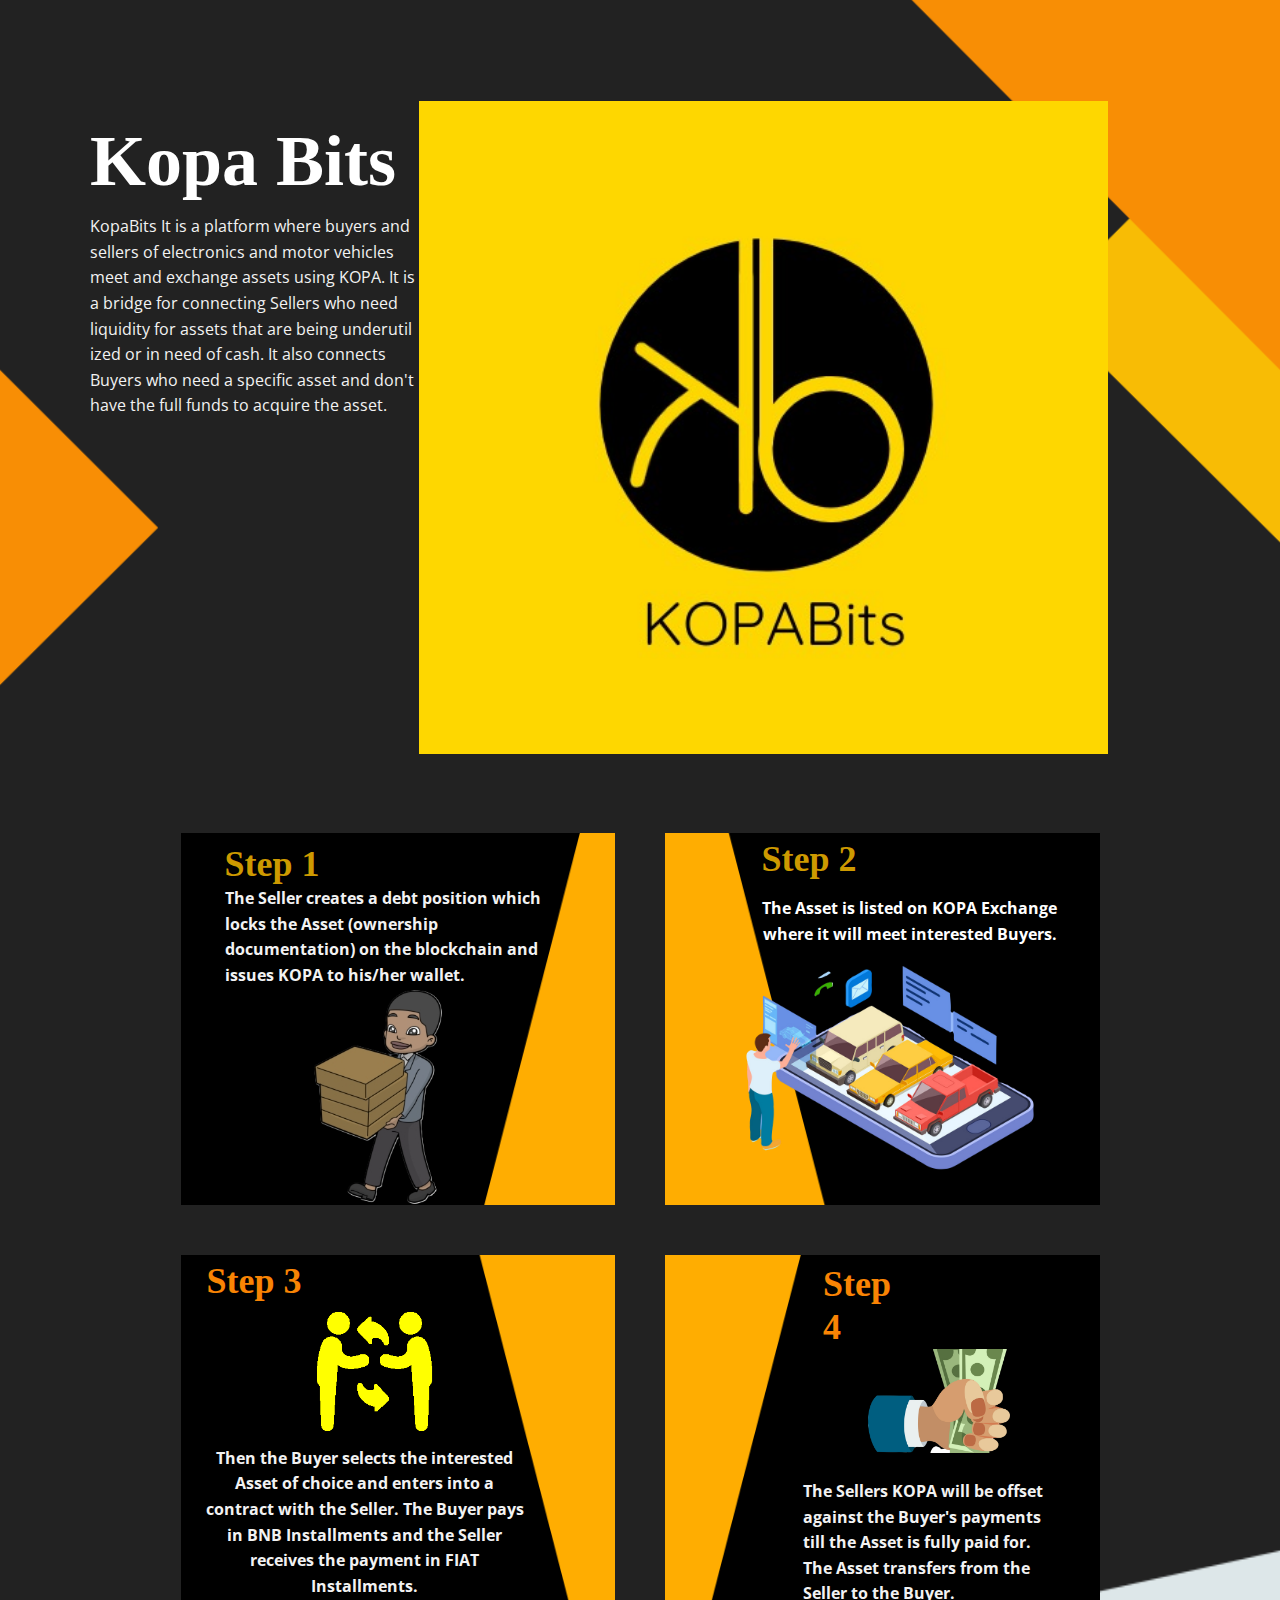
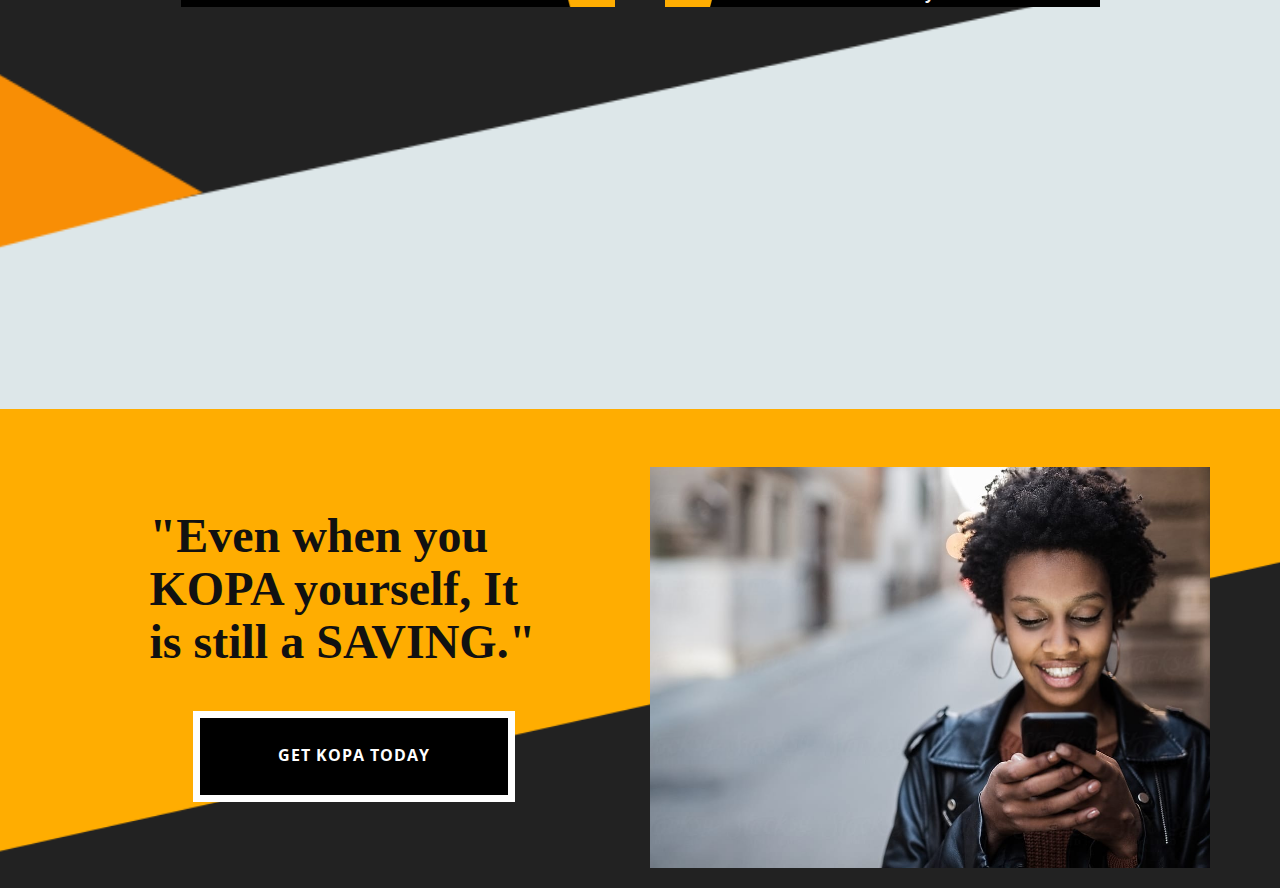
==== Index.html @ c736eb0e "Add files via upload" ====
<!DOCTYPE html>
<html style="font-size: 16px;">
  <head>
    <meta name="viewport" content="width=device-width, initial-scale=1.0">
    <meta charset="utf-8">
    <meta name="keywords" content="Boost Your Power Now, Explore The Newest Products, The latest in fitness technology, Our fitness instructors are here to support, Time your work out perfectly, Sign up here for all the latest news and offers from&nbsp; Sport">
    <meta name="description" content="">
    <meta name="page_type" content="np-template-header-footer-from-plugin">
    <title>Page 1</title>
    <link rel="stylesheet" href="nicepage.css" media="screen">
<link rel="stylesheet" href="Page-1.css" media="screen">
    <script class="u-script" type="text/javascript" src="jquery.js" defer=""></script>
    <script class="u-script" type="text/javascript" src="nicepage.js" defer=""></script>
    <meta name="generator" content="Nicepage 3.18.2, nicepage.com">
    <link id="u-theme-google-font" rel="stylesheet" href="https://fonts.googleapis.com/css?family=Roboto:100,100i,300,300i,400,400i,500,500i,700,700i,900,900i|Open+Sans:300,300i,400,400i,600,600i,700,700i,800,800i">
    
    
    
    
    <script type="application/ld+json">{
		"@context": "http://schema.org",
		"@type": "Organization",
		"name": ""
}</script>
    <meta name="theme-color" content="#d0af87">
    <meta property="og:title" content="Page 1">
    <meta property="og:type" content="website">
  </head>
  <body class="u-body"> 
    <section class="u-clearfix u-image u-section-1" id="sec-2e1b">
      <div class="u-clearfix u-sheet u-sheet-1">
        <img src="images/WhatsAppImage2021-06-16at20.54.58.jpeg" alt="" class="u-image u-image-default u-image-1" data-image-width="500" data-image-height="500">
        <div class="u-container-style u-expanded-width-xs u-group u-group-1">
          <div class="u-container-layout u-valign-middle-sm u-container-layout-1">
            <h1 class="u-custom-font u-text u-text-white u-title u-text-1">Kopa Bits</h1>
            <p class="u-text u-text-grey-5 u-text-2">KopaBits It is a platform where buyers and sellers of electronics and motor vehicles meet and exchange assets using KOPA. It is a bridge for connecting Sellers who need liquidity for assets that are being underutil<span style="font-weight: 700;">
                <span style="font-weight: 400;">
                  <span style="font-weight: 700;">
                    <span style="font-weight: 400;"></span>
                  </span>
                </span>
              </span>ized or in need of cash. It also connects Buyers who need a ​specific asset and don't have&nbsp;​the full funds to acquire the asset​.
            </p>
          </div>
        </div>
      </div>
    </section>
    <section class="u-clearfix u-image u-section-2" id="sec-08e6">
      <div class="u-clearfix u-sheet u-sheet-1">
        <div class="u-clearfix u-expanded-width-lg u-expanded-width-md u-expanded-width-sm u-expanded-width-xs u-gutter-50 u-layout-wrap u-layout-wrap-1">
          <div class="u-layout">
            <div class="u-layout-col">
              <div class="u-size-30">
                <div class="u-layout-row">
                  <div class="u-container-style u-image u-layout-cell u-left-cell u-size-30 u-image-1">
                    <div class="u-container-layout">
                      <h3 class="u-custom-font u-text u-text-custom-color-2 u-text-1">Step 1</h3>
                      <p class="u-align-center-xs u-text u-text-grey-5 u-text-2">The Seller creates a debt position
 which locks the Asset (ownership
documentation) on the blockchain
and issues KOPA to his/her wallet.</p>
                      <img class="u-image u-image-default u-preserve-proportions u-image-2" src="images/package_adobespark.png" alt="" data-image-width="320" data-image-height="320">
                    </div>
                  </div>
                  <div class="u-align-right u-container-style u-image u-layout-cell u-right-cell u-size-30 u-image-3">
                    <div class="u-container-layout u-container-layout-2">
                      <h3 class="u-align-right u-custom-font u-text u-text-custom-color-2 u-text-3">Step 2</h3>
                      <p class="u-text u-text-white u-text-4">The Asset is listed on KOPA
Exchange where it will meet
interested Buyers.</p>
                      <img class="u-image u-image-default u-image-4" src="images/rent-car-online-isometric-buy-car-with-online-vector-267357211.png" alt="" data-image-width="1000" data-image-height="780">
                    </div>
                  </div>
                </div>
              </div>
              <div class="u-size-30">
                <div class="u-layout-row">
                  <div class="u-align-left-lg u-align-left-md u-align-left-sm u-align-left-xl u-container-style u-image u-layout-cell u-left-cell u-size-30 u-image-5" data-image-width="600" data-image-height="384">
                    <div class="u-container-layout u-container-layout-3">
                      <h3 class="u-align-left-xs u-custom-font u-text u-text-custom-color-4 u-text-5">Step 3</h3>
                      <img class="u-image u-image-default u-preserve-proportions u-image-6" src="images/output-onlinepngtools.png" alt="" data-image-width="200" data-image-height="200">
                      <p class="u-align-center u-text u-text-grey-5 u-text-6">Then the Buyer selects the
interested Asset of choice and
enters into a contract with the
Seller.
The Buyer pays in BNB
Installments and the Seller
receives the payment in FIAT
Installments.</p>
                    </div>
                  </div>
                  <div class="u-container-style u-image u-layout-cell u-right-cell u-size-30 u-image-7" data-image-width="600" data-image-height="384">
                    <div class="u-container-layout u-container-layout-4">
                      <h3 class="u-custom-font u-text u-text-custom-color-4 u-text-7">Step 4</h3>
                      <img class="u-image u-image-default u-image-8" src="images/human-hand-holding-dollar-money-vector-107541421.png" alt="" data-image-width="1000" data-image-height="927">
                      <p class="u-align-center-xs u-text u-text-grey-5 u-text-8">The Sellers KOPA will be offset
against the Buyer's payments till
the Asset is fully paid for.
The Asset
transfers from the Seller to the
Buyer.&nbsp;&nbsp;</p>
                    </div>
                  </div>
                </div>
              </div>
            </div>
          </div>
        </div>
      </div>
    </section>
    <section class="u-clearfix u-image u-section-3" id="carousel_ae12">
      <div class="u-clearfix u-sheet u-sheet-1">
        <div class="u-clearfix u-expanded-width u-gutter-20 u-layout-wrap u-layout-wrap-1">
          <div class="u-layout">
            <div class="u-layout-row">
              <div class="u-align-center-xs u-container-style u-layout-cell u-left-cell u-size-30 u-layout-cell-1">
                <div class="u-container-layout u-valign-middle-sm">
                  <h2 class="u-custom-font u-text u-text-1">"Even when you KOPA yourself, It is still a SAVING."</h2>
                  <a href="http://mainbit.uc.r.appspot.com/assets" class="u-black u-border-7 u-border-white u-btn u-button-style u-hover-custom-color-2 u-btn-1">gET kOPA TODAY</a>
                </div>
              </div>
              <div class="u-align-left u-container-style u-image u-layout-cell u-right-cell u-size-30 u-image-1" data-image-width="1200" data-image-height="800">
                <div class="u-container-layout u-container-layout-2"></div>
              </div>
            </div>
          </div>
        </div>
      </div>
    </section>
    
    
    

  </body>
</html>
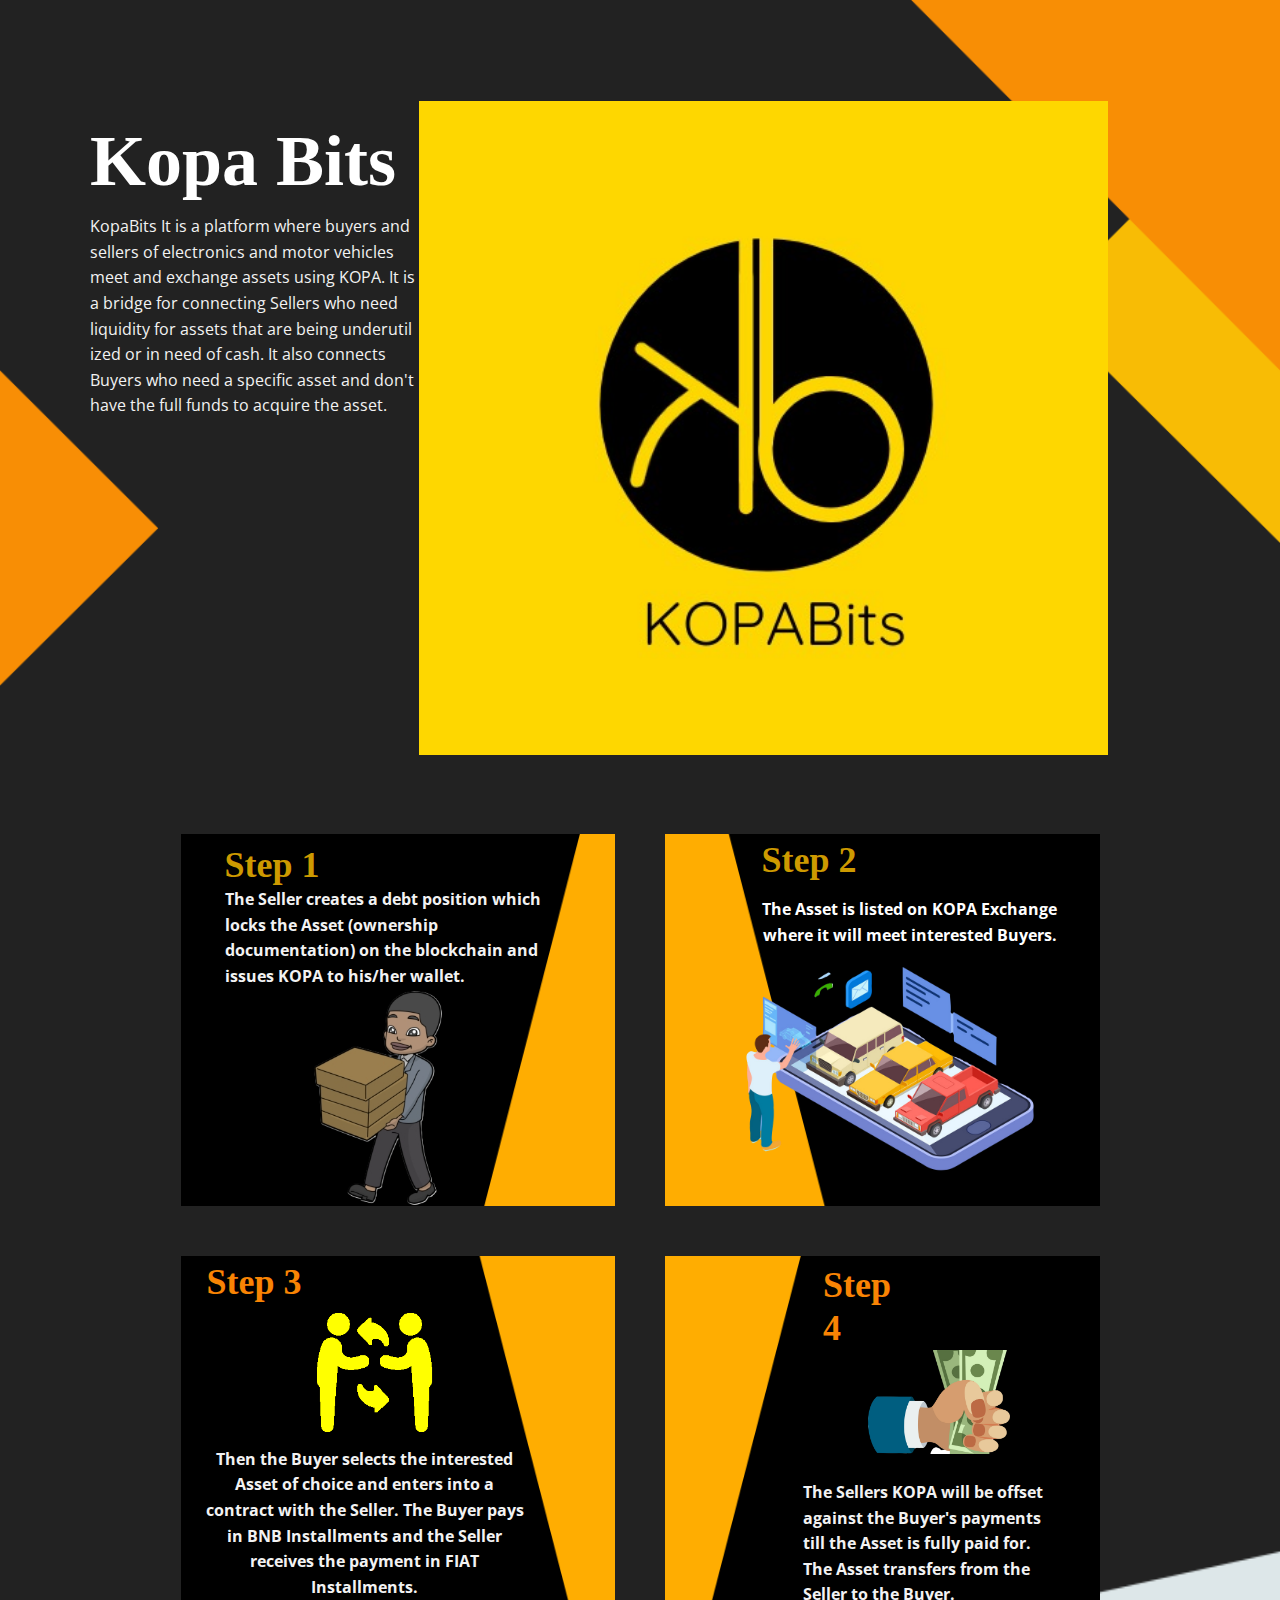
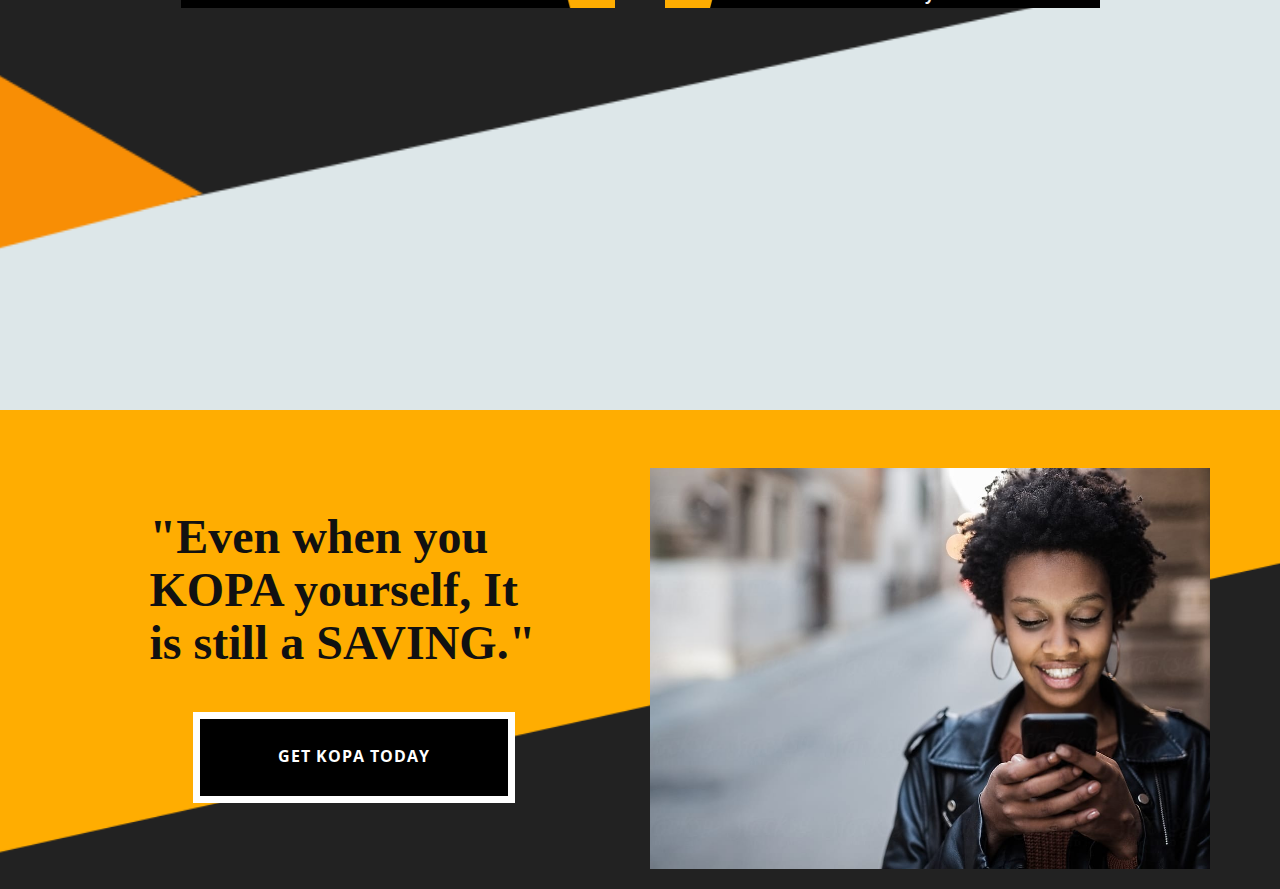
==== commit fdeba0fb: "Update Index.html" ====
--- a/Index.html
+++ b/Index.html
@@ -119,6 +119,7 @@
                   <a href="http://mainbit.uc.r.appspot.com/assets" class="u-black u-border-7 u-border-white u-btn u-button-style u-hover-custom-color-2 u-btn-1">gET kOPA TODAY</a>
                 </div>
               </div>
+		    
               <div class="u-align-left u-container-style u-image u-layout-cell u-right-cell u-size-30 u-image-1" data-image-width="1200" data-image-height="800">
                 <div class="u-container-layout u-container-layout-2"></div>
               </div>
@@ -132,4 +133,4 @@
     
 
   </body>
-</html>+</html>
--- a/Page-1.css
+++ b/Page-1.css
@@ -4,7 +4,7 @@
 }
 
 .u-section-1 .u-sheet-1 {
-  min-height: 754px;
+  min-height: 755px;
 }
 
 .u-section-1 .u-image-1 {
@@ -16,7 +16,7 @@
 .u-section-1 .u-group-1 {
   width: 570px;
   min-height: 410px;
-  margin: -653px auto 75px 0;
+  margin: -653px auto 0 0;
 }
 
 .u-section-1 .u-container-layout-1 {
@@ -37,7 +37,7 @@
 
 @media (max-width: 1199px) {
   .u-section-1 .u-sheet-1 {
-    min-height: 622px;
+    min-height: 637px;
   }
 
   .u-section-1 .u-image-1 {
@@ -50,7 +50,6 @@
   .u-section-1 .u-group-1 {
     width: 470px;
     margin-top: -533px;
-    margin-bottom: 123px;
   }
 
   .u-section-1 .u-container-layout-1 {
@@ -65,7 +64,7 @@
 
 @media (max-width: 991px) {
   .u-section-1 .u-sheet-1 {
-    min-height: 476px;
+    min-height: 634px;
   }
 
   .u-section-1 .u-image-1 {
@@ -77,7 +76,6 @@
   .u-section-1 .u-group-1 {
     width: 442px;
     margin-top: -563px;
-    margin-bottom: 170px;
   }
 
   .u-section-1 .u-container-layout-1 {
@@ -92,7 +90,7 @@
 
 @media (max-width: 767px) {
   .u-section-1 .u-sheet-1 {
-    min-height: 216px;
+    min-height: 609px;
   }
 
   .u-section-1 .u-image-1 {
@@ -128,14 +126,15 @@
   }
 
   .u-section-1 .u-image-1 {
-    height: 133px;
-    width: 195px;
+    height: 141px;
+    width: 190px;
     margin-top: 359px;
   }
 
   .u-section-1 .u-group-1 {
-    margin-top: -462px;
+    margin-top: -470px;
     margin-bottom: 60px;
+    min-height: 331px;
     margin-right: initial;
     margin-left: initial;
     width: auto;
@@ -143,10 +142,10 @@
 
   .u-section-1 .u-container-layout-1 {
     padding-left: 6px;
+    padding-bottom: 0;
   }
 
   .u-section-1 .u-text-1 {
-    width: NaNpx;
     margin-top: 27px;
     margin-right: 0;
   }
@@ -482,11 +481,18 @@
 
 @media (max-width: 575px) {
   .u-section-2 .u-sheet-1 {
-    min-height: 1026px;
+    min-height: 1602px;
+  }
+
+  .u-section-2 .u-layout-wrap-1 {
+    margin-top: 0;
+    width: auto;
+    margin-right: initial;
+    margin-left: initial;
   }
 
   .u-section-2 .u-image-1 {
-    min-height: 374px;
+    min-height: 442px;
   }
 
   .u-section-2 .u-text-1 {
@@ -508,7 +514,7 @@
   }
 
   .u-section-2 .u-image-3 {
-    min-height: 343px;
+    min-height: 408px;
   }
 
   .u-section-2 .u-container-layout-2 {
@@ -518,6 +524,7 @@
   .u-section-2 .u-text-3 {
     font-size: 1.5rem;
     width: auto;
+    margin-top: 3px;
     margin-right: 15px;
     margin-left: -15px;
   }
@@ -529,7 +536,7 @@
   }
 
   .u-section-2 .u-image-5 {
-    min-height: 321px;
+    min-height: 373px;
   }
 
   .u-section-2 .u-container-layout-3 {
@@ -556,7 +563,7 @@
   }
 
   .u-section-2 .u-image-7 {
-    min-height: 332px;
+    min-height: 368px;
   }
 
   .u-section-2 .u-container-layout-4 {
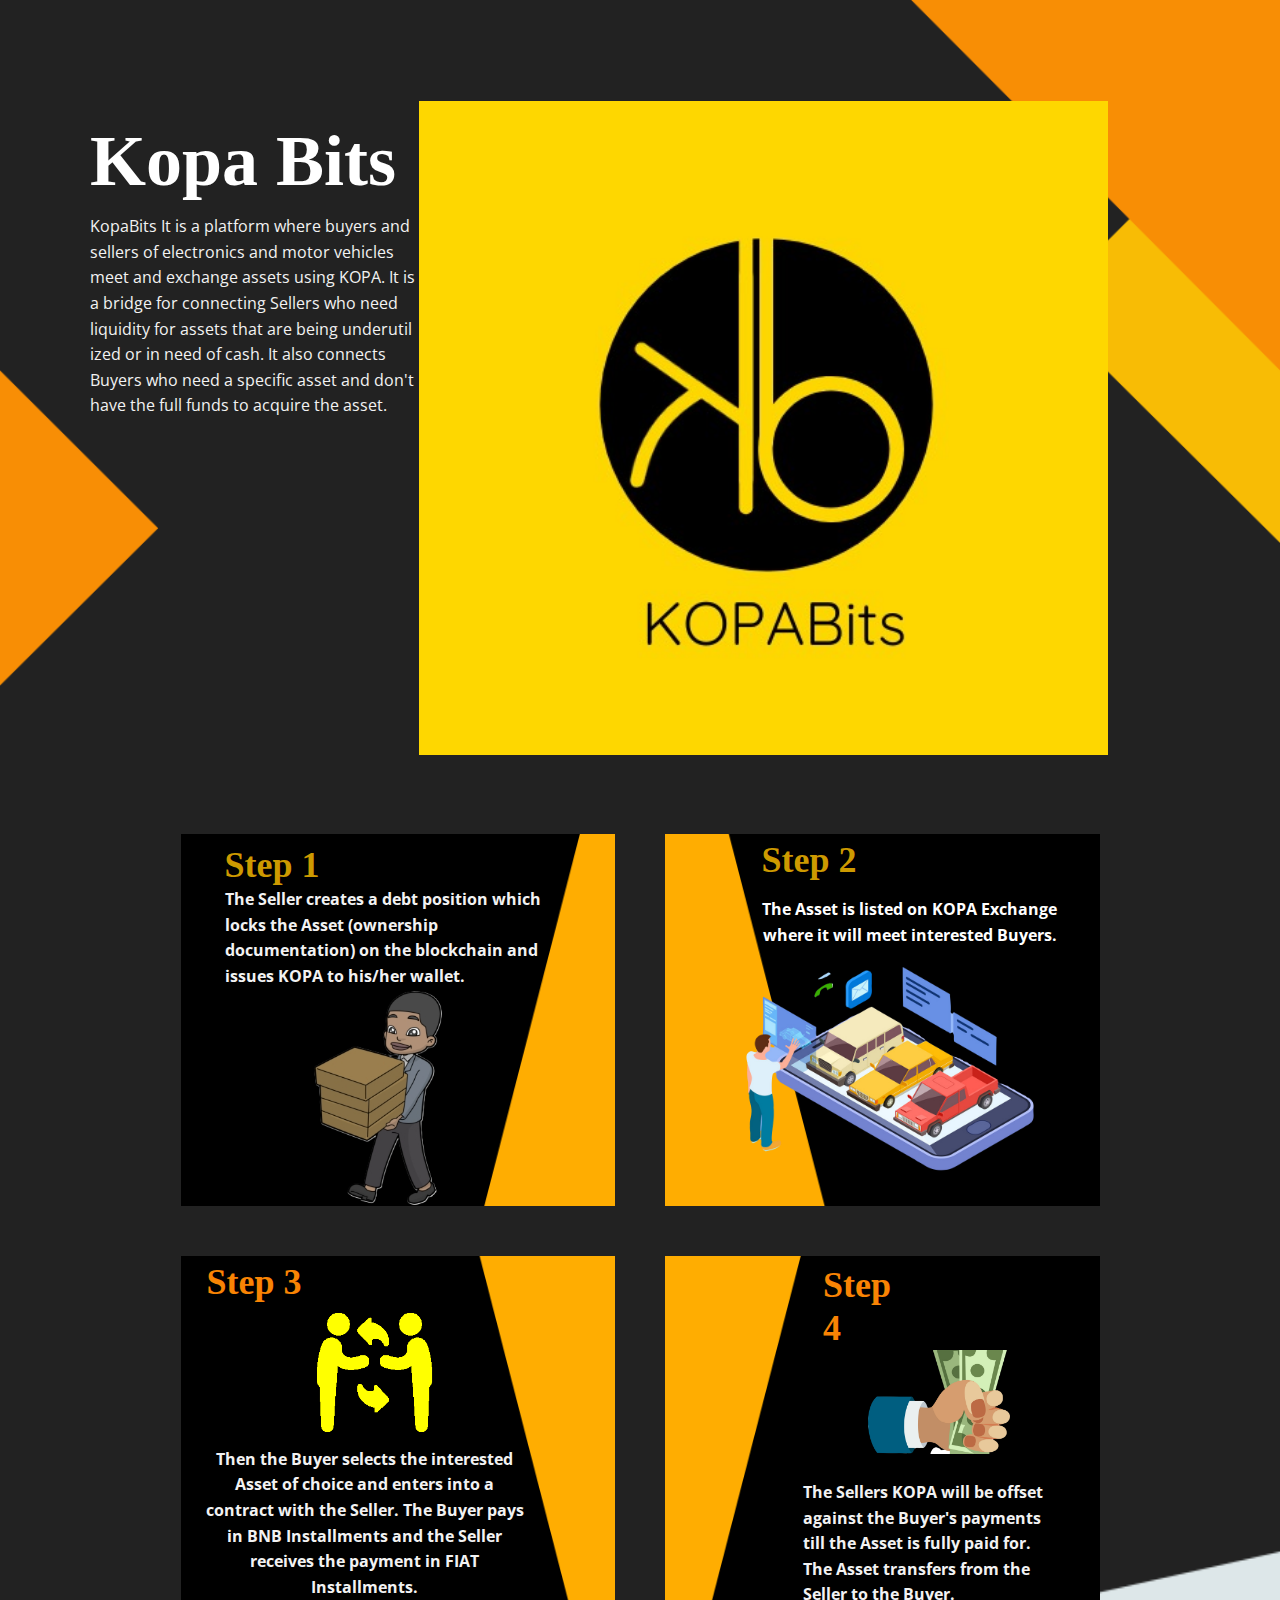
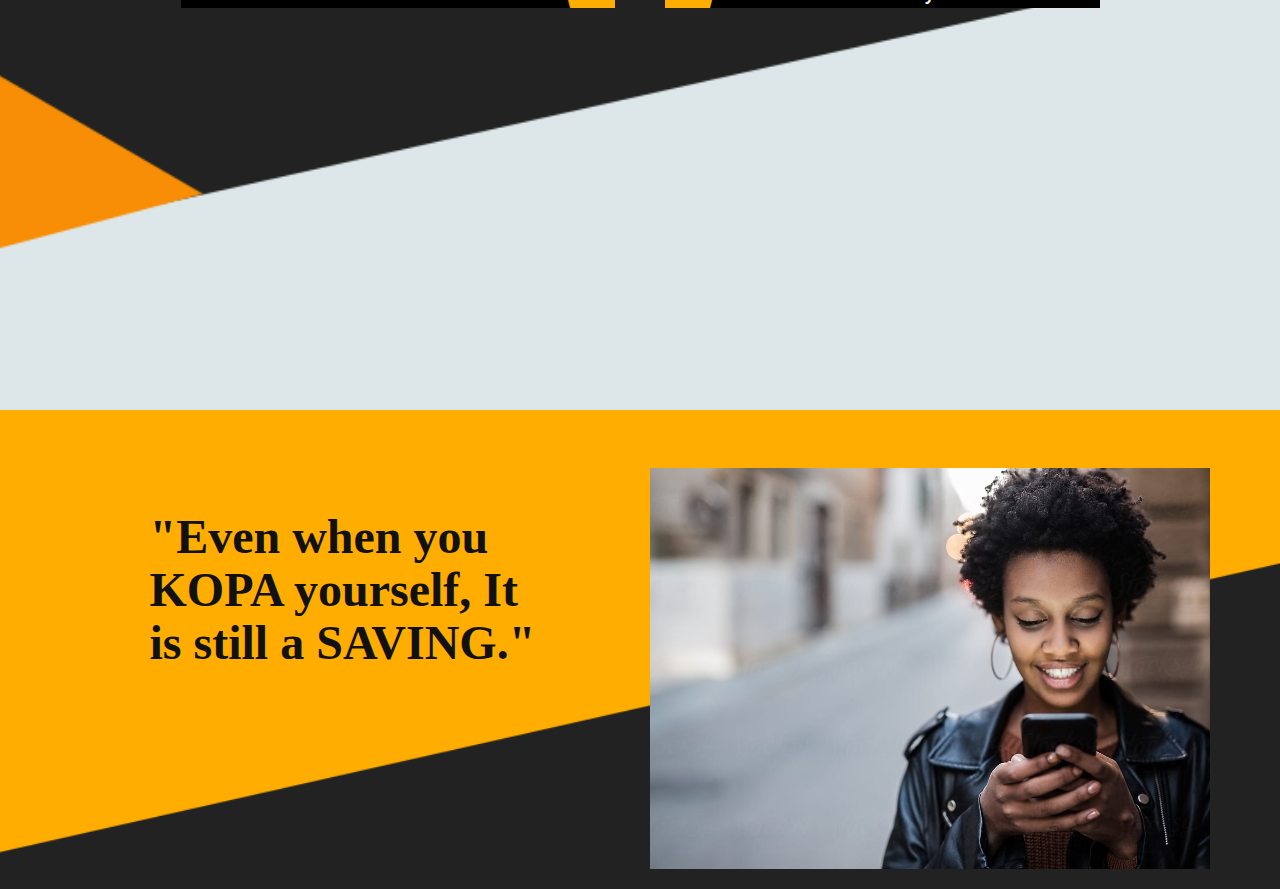
==== commit 6e90b25b: "Update Index.html" ====
--- a/Index.html
+++ b/Index.html
@@ -3,7 +3,7 @@
   <head>
     <meta name="viewport" content="width=device-width, initial-scale=1.0">
     <meta charset="utf-8">
-    <meta name="keywords" content="Boost Your Power Now, Explore The Newest Products, The latest in fitness technology, Our fitness instructors are here to support, Time your work out perfectly, Sign up here for all the latest news and offers from&nbsp; Sport">
+<!--     <meta name="keywords" content="Boost Your Power Now, Explore The Newest Products, The latest in fitness technology, Our fitness instructors are here to support, Time your work out perfectly, Sign up here for all the latest news and offers from&nbsp; Sport"> -->
     <meta name="description" content="">
     <meta name="page_type" content="np-template-header-footer-from-plugin">
     <title>Page 1</title>
@@ -116,7 +116,7 @@
               <div class="u-align-center-xs u-container-style u-layout-cell u-left-cell u-size-30 u-layout-cell-1">
                 <div class="u-container-layout u-valign-middle-sm">
                   <h2 class="u-custom-font u-text u-text-1">"Even when you KOPA yourself, It is still a SAVING."</h2>
-                  <a href="http://mainbit.uc.r.appspot.com/assets" class="u-black u-border-7 u-border-white u-btn u-button-style u-hover-custom-color-2 u-btn-1">gET kOPA TODAY</a>
+<!--                   <a href="https://techdomainafrica.github.io/kopabits/" class="u-black u-border-7 u-border-white u-btn u-button-style u-hover-custom-color-2 u-btn-1">gET kOPA TODAY</a> -->
                 </div>
               </div>
 		    
